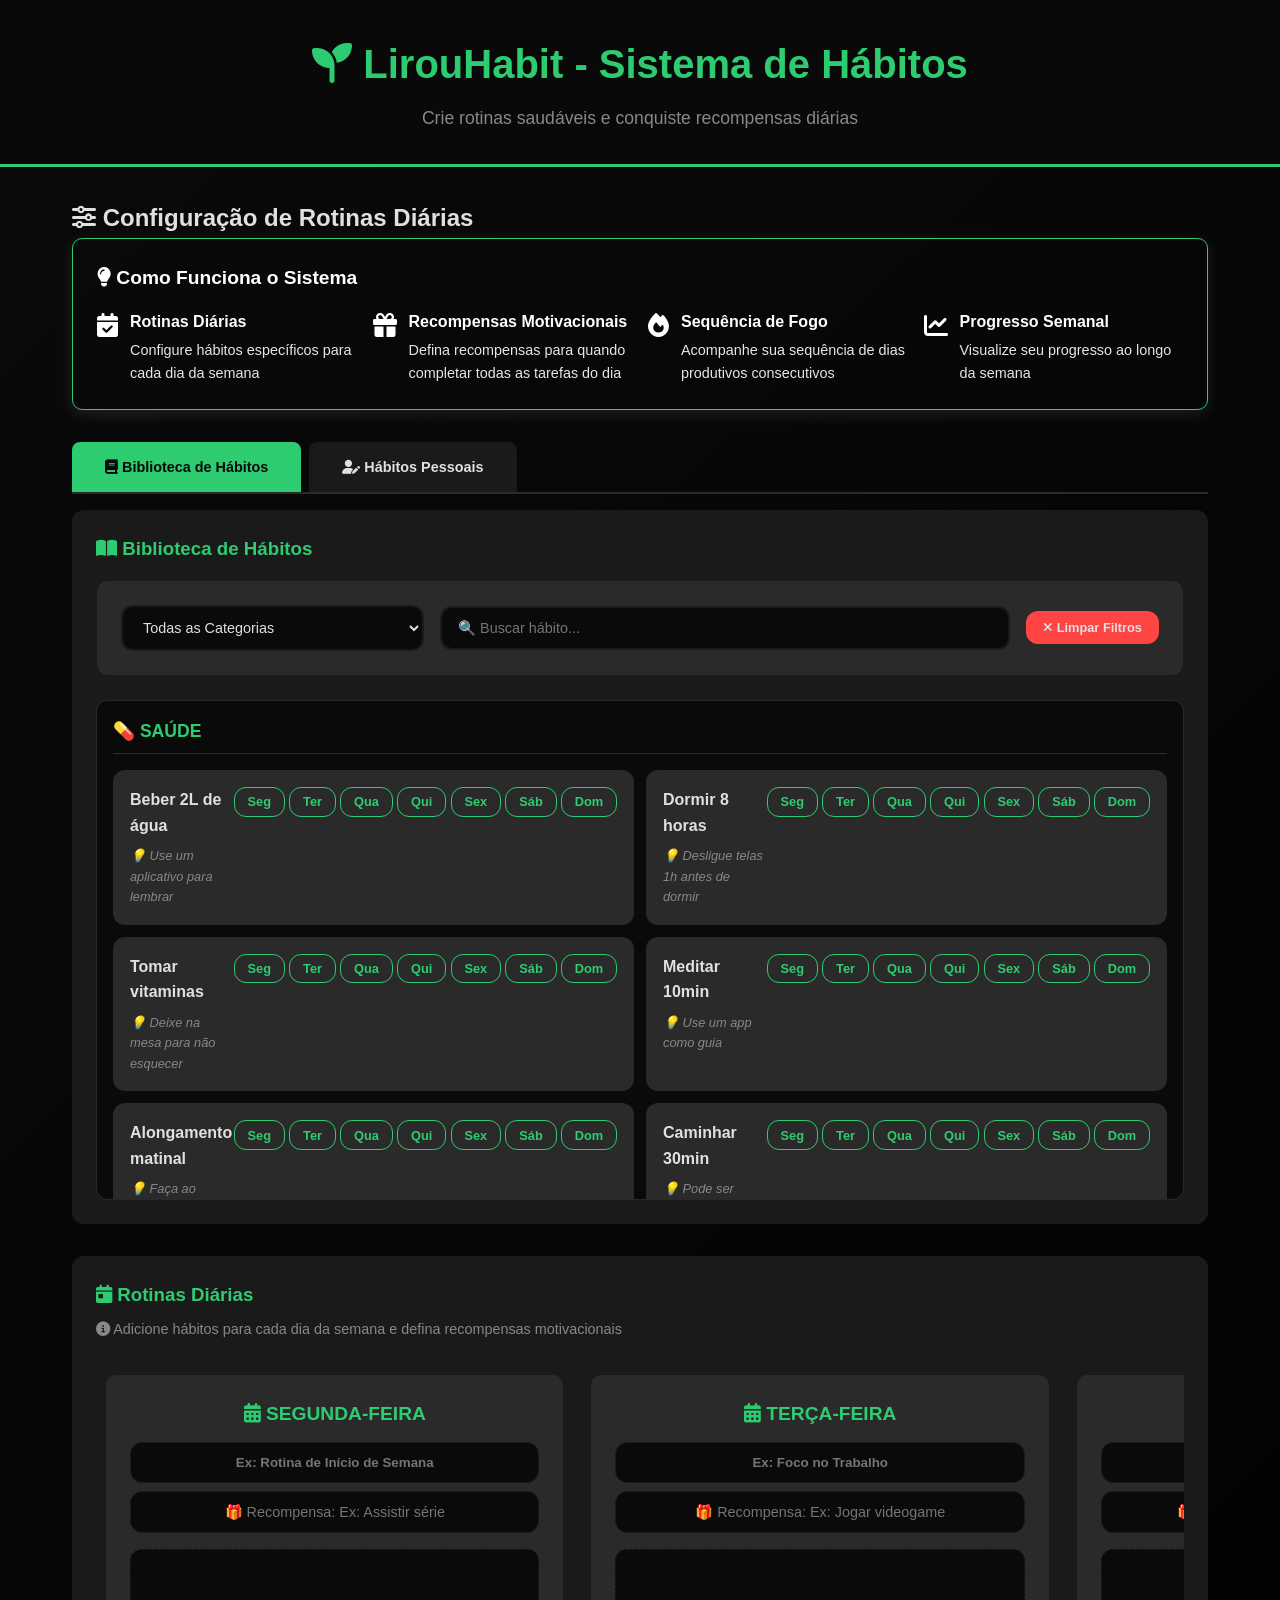
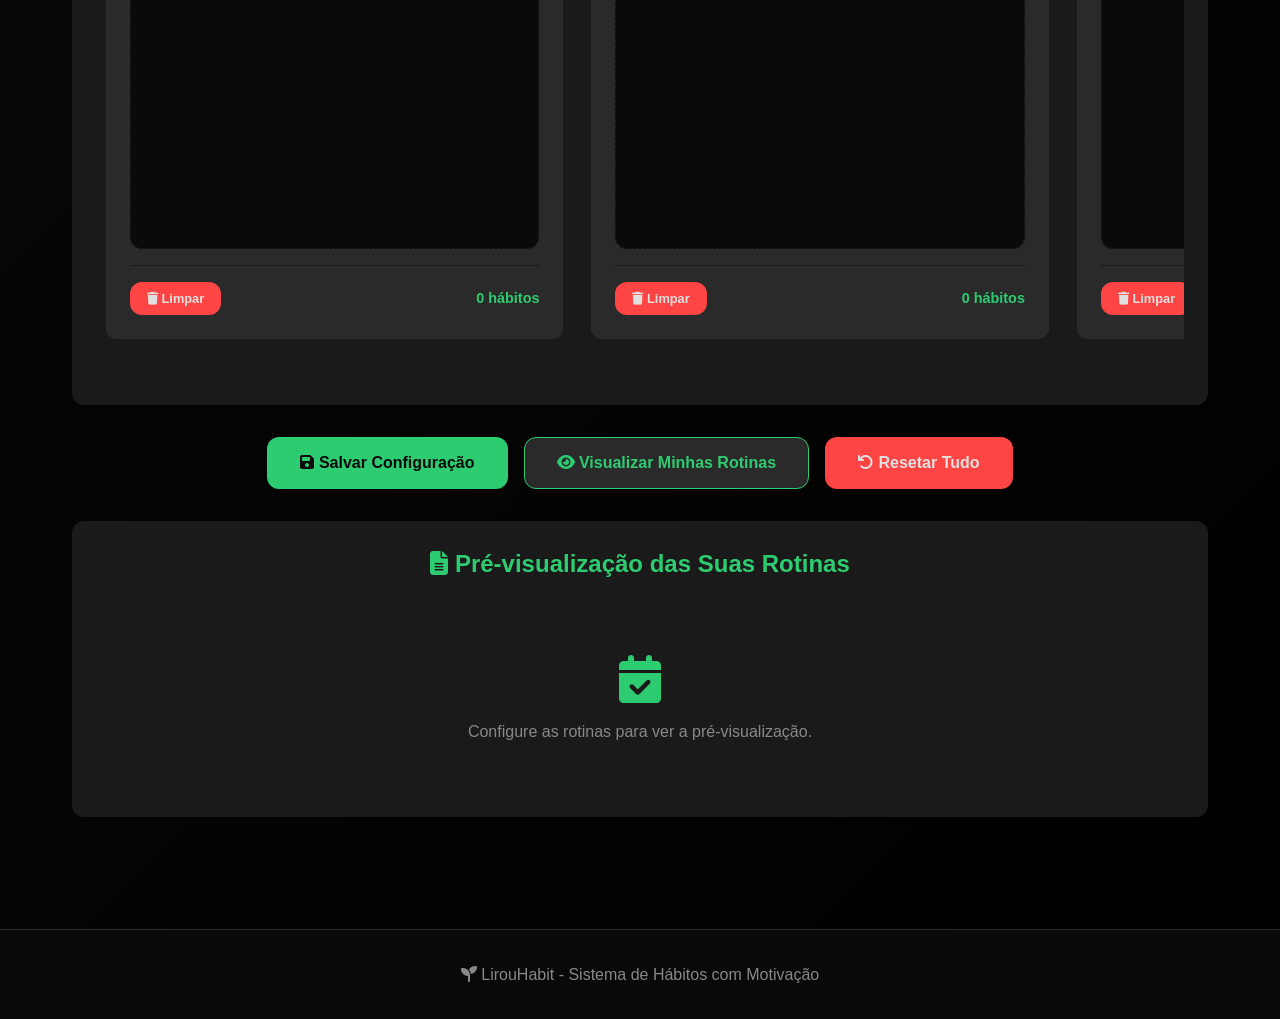
==== index.html @ d0d03a9a "versão 1" ====
<!DOCTYPE html>
<html lang="pt-BR">
<head>
    <meta charset="UTF-8">
    <meta name="viewport" content="width=device-width, initial-scale=1.0">
    <title>LirouHabit - Sistema de Hábitos com Motivação</title>
    <link rel="stylesheet" href="https://cdnjs.cloudflare.com/ajax/libs/font-awesome/6.4.0/css/all.min.css">
    <link rel="stylesheet" href="style.css">
</head>
<body>
    <header>
        <div class="header-content">
            <h1><i class="fas fa-seedling"></i> LirouHabit - Sistema de Hábitos</h1>
            <p>Crie rotinas saudáveis e conquiste recompensas diárias</p>
        </div>
    </header>

    <main>
        <section class="configuracao-avancada">
            <h2><i class="fas fa-sliders-h"></i> Configuração de Rotinas Diárias</h2>
            
            <!-- Informações Importantes -->
            <div class="info-sistema">
                <div class="info-card">
                    <h3><i class="fas fa-lightbulb"></i> Como Funciona o Sistema</h3>
                    <div class="info-grid">
                        <div class="info-item">
                            <i class="fas fa-calendar-check"></i>
                            <div>
                                <strong>Rotinas Diárias</strong>
                                <p>Configure hábitos específicos para cada dia da semana</p>
                            </div>
                        </div>
                        <div class="info-item">
                            <i class="fas fa-gift"></i>
                            <div>
                                <strong>Recompensas Motivacionais</strong>
                                <p>Defina recompensas para quando completar todas as tarefas do dia</p>
                            </div>
                        </div>
                        <div class="info-item">
                            <i class="fas fa-fire"></i>
                            <div>
                                <strong>Sequência de Fogo</strong>
                                <p>Acompanhe sua sequência de dias produtivos consecutivos</p>
                            </div>
                        </div>
                        <div class="info-item">
                            <i class="fas fa-chart-line"></i>
                            <div>
                                <strong>Progresso Semanal</strong>
                                <p>Visualize seu progresso ao longo da semana</p>
                            </div>
                        </div>
                    </div>
                </div>
            </div>

            <!-- Abas para Biblioteca -->
            <div class="abas-biblioteca">
                <button class="aba ativa" data-aba="biblioteca-principal">
                    <i class="fas fa-book"></i> Biblioteca de Hábitos
                </button>
                <button class="aba" data-aba="biblioteca-pessoal">
                    <i class="fas fa-user-edit"></i> Hábitos Pessoais
                </button>
            </div>
            
            <!-- Biblioteca Principal -->
            <div id="biblioteca-principal" class="conteudo-aba ativa">
                <div class="biblioteca-exercicios">
                    <h3><i class="fas fa-book-open"></i> Biblioteca de Hábitos</h3>
                    <div class="filtros">
                        <select id="filtro-categoria">
                            <option value="">Todas as Categorias</option>
                            <option value="saude">💊 Saúde</option>
                            <option value="produtividade">⚡ Produtividade</option>
                            <option value="mental">🧠 Saúde Mental</option>
                            <option value="fitness">🏃‍♂️ Fitness</option>
                            <option value="aprendizado">📚 Aprendizado</option>
                            <option value="social">👥 Social</option>
                            <option value="casa">🏠 Casa</option>
                            <option value="financeiro">💰 Financeiro</option>
                        </select>
                        <input type="text" id="busca-habito" placeholder="🔍 Buscar hábito...">
                        <button id="btn-limpar-filtros" class="btn-limpar">
                            <i class="fas fa-times"></i> Limpar Filtros
                        </button>
                    </div>
                    <div id="lista-habitos" class="lista-exercicios">
                        <!-- Hábitos carregados via JavaScript -->
                    </div>
                </div>
            </div>
            
            <!-- Biblioteca Pessoal -->
            <div id="biblioteca-pessoal" class="conteudo-aba">
                <div class="biblioteca-pessoal">
                    <h3><i class="fas fa-user-edit"></i> Hábitos Pessoais</h3>
                    <div class="adicionar-exercicio-pessoal">
                        <div class="form-grid">
                            <input type="text" id="novo-habito-nome" placeholder="Nome do hábito">
                            <select id="novo-habito-categoria">
                                <option value="saude">💊 Saúde</option>
                                <option value="produtividade">⚡ Produtividade</option>
                                <option value="mental">🧠 Saúde Mental</option>
                                <option value="fitness">🏃‍♂️ Fitness</option>
                                <option value="aprendizado">📚 Aprendizado</option>
                                <option value="social">👥 Social</option>
                                <option value="casa">🏠 Casa</option>
                                <option value="financeiro">💰 Financeiro</option>
                            </select>
                            <input type="text" id="novo-habito-dica" placeholder="Dica (opcional)">
                            <button id="btn-adicionar-pessoal" class="btn-principal">
                                <i class="fas fa-plus"></i> Adicionar Hábito
                            </button>
                        </div>
                    </div>
                    <div id="lista-habitos-pessoal" class="lista-exercicios">
                        <!-- Hábitos pessoais carregados via JavaScript -->
                    </div>
                </div>
            </div>

            <!-- Rotinas Diárias -->
            <div class="treinos-personalizados">
                <h3><i class="fas fa-calendar-day"></i> Rotinas Diárias</h3>
                <p class="subtitulo">
                    <i class="fas fa-info-circle"></i> Adicione hábitos para cada dia da semana e defina recompensas motivacionais
                </p>
                
                <!-- Container com Scroll Horizontal -->
                <div class="scroll-horizontal">
                    <div class="grupos-treino-scroll">
                        <!-- Segunda-feira -->
                        <div class="grupo" data-grupo="segunda">
                            <div class="grupo-header">
                                <h4><i class="fas fa-calendar-alt"></i> SEGUNDA-FEIRA</h4>
                                <input type="text" class="nome-treino" placeholder="Ex: Rotina de Início de Semana">
                                <input type="text" class="recompensa-dia" placeholder="🎁 Recompensa: Ex: Assistir série">
                            </div>
                            <div class="exercicios-lista" data-grupo="segunda">
                                <!-- Hábitos selecionados -->
                            </div>
                            <div class="controles-grupo">
                                <button class="btn-limpar" data-treino="segunda">
                                    <i class="fas fa-trash"></i> Limpar
                                </button>
                                <span class="contador">0 hábitos</span>
                            </div>
                        </div>

                        <!-- Terça-feira -->
                        <div class="grupo" data-grupo="terca">
                            <div class="grupo-header">
                                <h4><i class="fas fa-calendar-alt"></i> TERÇA-FEIRA</h4>
                                <input type="text" class="nome-treino" placeholder="Ex: Foco no Trabalho">
                                <input type="text" class="recompensa-dia" placeholder="🎁 Recompensa: Ex: Jogar videogame">
                            </div>
                            <div class="exercicios-lista" data-grupo="terca">
                                <!-- Hábitos selecionados -->
                            </div>
                            <div class="controles-grupo">
                                <button class="btn-limpar" data-treino="terca">
                                    <i class="fas fa-trash"></i> Limpar
                                </button>
                                <span class="contador">0 hábitos</span>
                            </div>
                        </div>

                        <!-- Quarta-feira -->
                        <div class="grupo" data-grupo="quarta">
                            <div class="grupo-header">
                                <h4><i class="fas fa-calendar-alt"></i> QUARTA-FEIRA</h4>
                                <input type="text" class="nome-treino" placeholder="Ex: Dia de Equilíbrio">
                                <input type="text" class="recompensa-dia" placeholder="🎁 Recompensa: Ex: Comer sobremesa">
                            </div>
                            <div class="exercicios-lista" data-grupo="quarta">
                                <!-- Hábitos selecionados -->
                            </div>
                            <div class="controles-grupo">
                                <button class="btn-limpar" data-treino="quarta">
                                    <i class="fas fa-trash"></i> Limpar
                                </button>
                                <span class="contador">0 hábitos</span>
                            </div>
                        </div>

                        <!-- Quinta-feira -->
                        <div class="grupo" data-grupo="quinta">
                            <div class="grupo-header">
                                <h4><i class="fas fa-calendar-alt"></i> QUINTA-FEIRA</h4>
                                <input type="text" class="nome-treino" placeholder="Ex: Preparação para o Fim de Semana">
                                <input type="text" class="recompensa-dia" placeholder="🎁 Recompensa: Ex: Pedir comida">
                            </div>
                            <div class="exercicios-lista" data-grupo="quinta">
                                <!-- Hábitos selecionados -->
                            </div>
                            <div class="controles-grupo">
                                <button class="btn-limpar" data-treino="quinta">
                                    <i class="fas fa-trash"></i> Limpar
                                </button>
                                <span class="contador">0 hábitos</span>
                            </div>
                        </div>

                        <!-- Sexta-feira -->
                        <div class="grupo" data-grupo="sexta">
                            <div class="grupo-header">
                                <h4><i class="fas fa-calendar-alt"></i> SEXTA-FEIRA</h4>
                                <input type="text" class="nome-treino" placeholder="Ex: Finalização da Semana">
                                <input type="text" class="recompensa-dia" placeholder="🎁 Recompensa: Ex: Sair com amigos">
                            </div>
                            <div class="exercicios-lista" data-grupo="sexta">
                                <!-- Hábitos selecionados -->
                            </div>
                            <div class="controles-grupo">
                                <button class="btn-limpar" data-treino="sexta">
                                    <i class="fas fa-trash"></i> Limpar
                                </button>
                                <span class="contador">0 hábitos</span>
                            </div>
                        </div>

                        <!-- Sábado -->
                        <div class="grupo" data-grupo="sabado">
                            <div class="grupo-header">
                                <h4><i class="fas fa-calendar-alt"></i> SÁBADO</h4>
                                <input type="text" class="nome-treino" placeholder="Ex: Descanso Ativo">
                                <input type="text" class="recompensa-dia" placeholder="🎁 Recompensa: Ex: Dormir até tarde">
                            </div>
                            <div class="exercicios-lista" data-grupo="sabado">
                                <!-- Hábitos selecionados -->
                            </div>
                            <div class="controles-grupo">
                                <button class="btn-limpar" data-treino="sabado">
                                    <i class="fas fa-trash"></i> Limpar
                                </button>
                                <span class="contador">0 hábitos</span>
                            </div>
                        </div>

                        <!-- Domingo -->
                        <div class="grupo" data-grupo="domingo">
                            <div class="grupo-header">
                                <h4><i class="fas fa-calendar-alt"></i> DOMINGO</h4>
                                <input type="text" class="nome-treino" placeholder="Ex: Preparação para a Semana">
                                <input type="text" class="recompensa-dia" placeholder="🎁 Recompensa: Ex: Assistir filme">
                            </div>
                            <div class="exercicios-lista" data-grupo="domingo">
                                <!-- Hábitos selecionados -->
                            </div>
                            <div class="controles-grupo">
                                <button class="btn-limpar" data-treino="domingo">
                                    <i class="fas fa-trash"></i> Limpar
                                </button>
                                <span class="contador">0 hábitos</span>
                            </div>
                        </div>
                    </div>
                </div>
            </div>

            <!-- Ações -->
            <div class="acoes">
                <button id="btn-salvar" class="btn-principal">
                    <i class="fas fa-save"></i> Salvar Configuração
                </button>
                <button id="btn-visualizar" class="btn-secundario">
                    <i class="fas fa-eye"></i> Visualizar Minhas Rotinas
                </button>
                <button id="btn-resetar" class="btn-reset">
                    <i class="fas fa-undo"></i> Resetar Tudo
                </button>
            </div>

        </section>

        <!-- Pré-visualização -->
        <section class="preview-treino">
            <h2><i class="fas fa-file-alt"></i> Pré-visualização das Suas Rotinas</h2>
            <div id="preview-container">
                <div class="preview-placeholder">
                    <i class="fas fa-calendar-check"></i>
                    <p>Configure as rotinas para ver a pré-visualização.</p>
                </div>
            </div>
        </section>
    </main>

    <footer>
        <p><i class="fas fa-seedling"></i> LirouHabit - Sistema de Hábitos com Motivação</p>
    </footer>

    <script src="script-rotinas.js"></script>
</body>
</html>
---- style.css ----
/* ===== VARIÁVEIS DE CORES ===== */
:root {
    --verde-principal: #2ecc71;
    --verde-escuro: #27ae60;
    --verde-claro: #58d68d;
    --verde-suave: rgba(46, 204, 113, 0.1);
    --roxo-principal: #9b59b6;
    --roxo-suave: rgba(155, 89, 182, 0.1);
    --bg-dark: #0a0a0a;
    --bg-card: #1a1a1a;
    --bg-card-light: #2a2a2a;
    --text-light: #e0e0e0;
    --text-muted: #888;
    --border-radius: 12px;
    --shadow: 0 4px 12px rgba(0, 0, 0, 0.3);
    --shadow-hover: 0 6px 20px rgba(0, 0, 0, 0.4);
    --transition: all 0.3s ease;
}

/* ===== RESET E CONFIGURAÇÕES GERAIS ===== */
* {
    margin: 0;
    padding: 0;
    box-sizing: border-box;
}

body {
    font-family: 'Segoe UI', Tahoma, Geneva, Verdana, sans-serif;
    background: linear-gradient(135deg, var(--bg-dark), #000000);
    color: var(--text-light);
    min-height: 100vh;
    line-height: 1.6;
}

/* ===== HEADER ===== */
header {
    background: rgba(10, 10, 10, 0.95);
    padding: 2rem;
    text-align: center;
    border-bottom: 3px solid var(--verde-principal);
    backdrop-filter: blur(10px);
}

h1 {
    font-size: 2.5rem;
    margin-bottom: 0.5rem;
    color: var(--verde-principal);
    font-weight: bold;
}

header p {
    color: var(--text-muted);
    font-size: 1.1rem;
}

/* ===== MAIN CONTENT ===== */
main {
    max-width: 1200px;
    margin: 0 auto;
    padding: 2rem;
}

section {
    margin-bottom: 2rem;
}

/* ===== ABAS ===== */
.abas-biblioteca {
    display: flex;
    margin-bottom: 1rem;
    border-bottom: 2px solid var(--bg-card-light);
}

.aba {
    background: var(--bg-card);
    color: var(--text-light);
    border: none;
    padding: 1rem 2rem;
    cursor: pointer;
    transition: var(--transition);
    border-radius: 8px 8px 0 0;
    margin-right: 0.5rem;
    border: 1px solid transparent;
}

.aba.ativa {
    background: var(--verde-principal);
    color: var(--bg-dark);
    font-weight: bold;
}

.aba:hover {
    background: var(--verde-principal);
    color: var(--bg-dark);
    border-color: var(--verde-principal);
}

.conteudo-aba {
    display: none;
}

.conteudo-aba.ativa {
    display: block;
}

/* ===== BOTÕES ===== */
button {
    background: var(--verde-principal);
    color: var(--bg-dark);
    border: none;
    padding: 0.75rem 1.5rem;
    border-radius: var(--border-radius);
    font-weight: bold;
    cursor: pointer;
    transition: var(--transition);
    font-size: 0.9rem;
    border: 1px solid transparent;
}

button:hover {
    background: var(--verde-claro);
    transform: translateY(-2px);
    box-shadow: var(--shadow-hover);
}

button:active {
    transform: translateY(0);
}

.btn-principal {
    background: var(--verde-principal);
    color: var(--bg-dark);
}

.btn-secundario {
    background: var(--bg-card-light);
    color: var(--verde-principal);
    border: 1px solid var(--verde-principal);
}

.btn-secundario:hover {
    background: var(--verde-principal);
    color: var(--bg-dark);
}

.btn-reset {
    background: #ff4444;
    color: var(--text-light);
}

.btn-reset:hover {
    background: #ff6666;
}

.btn-add {
    padding: 0.4rem 0.8rem !important;
    font-size: 0.8rem !important;
    min-width: 35px;
    background: var(--bg-card-light);
    color: var(--verde-principal);
    border: 1px solid var(--verde-principal);
}

.btn-add:hover {
    background: var(--verde-principal);
    color: var(--bg-dark);
}

.btn-limpar {
    background: #ff4444;
    color: var(--text-light);
    padding: 0.5rem 1rem;
    font-size: 0.8rem;
}

/* ===== STATUS DO DIA ===== */
.info-aluno {
    margin-top: 1rem;
    padding: 1rem;
    background: var(--bg-card);
    border-radius: var(--border-radius);
    display: inline-block;
    border: 1px solid var(--bg-card-light);
}

.status-pendente {
    color: var(--verde-principal);
    font-weight: bold;
    font-size: 1.1rem;
}

.status-concluido {
    color: #00b894;
    font-weight: bold;
    font-size: 1.1rem;
}

.status-descanso {
    color: var(--verde-claro);
    font-weight: bold;
    font-size: 1.1rem;
}

.status-andamento {
    color: #ffaa00;
    font-weight: bold;
    font-size: 1.1rem;
}

.treino-info {
    display: block;
    margin-top: 0.5rem;
    color: var(--text-muted);
    font-size: 0.9rem;
}

/* ===== ÁREA DE TESTES ===== */
.botoes-teste {
    text-align: center;
    margin-bottom: 2rem;
    padding: 1.5rem;
    background: var(--bg-card);
    border-radius: var(--border-radius);
    border: 2px solid var(--verde-principal);
}

.botoes-teste p {
    font-size: 0.8rem;
    color: var(--text-muted);
    margin-top: 0.5rem;
}

/* ===== MENSAGENS INICIAIS ===== */
.mensagem-inicial {
    text-align: center;
    padding: 3rem 2rem;
    background: var(--bg-card);
    border-radius: var(--border-radius);
    border: 2px dashed var(--bg-card-light);
}

.mensagem-inicial h2 {
    color: var(--verde-principal);
    margin-bottom: 1rem;
}

.mensagem-inicial p {
    color: var(--text-muted);
    margin-bottom: 0.5rem;
}

/* ===== CABEÇALHO DO DIA ===== */
.cabecalho-treino {
    text-align: center;
    padding: 1.5rem;
    background: var(--bg-card);
    border-radius: var(--border-radius) var(--border-radius) 0 0;
    border-bottom: 2px solid var(--verde-principal);
}

.cabecalho-treino h2 {
    color: var(--verde-principal);
    margin-bottom: 0.5rem;
}

.cabecalho-treino p {
    color: var(--text-muted);
}

/* ===== LISTA DE HÁBITOS (USUÁRIO) ===== */
.lista-exercicios-aluno {
    background: var(--bg-card);
    border-radius: 0 0 var(--border-radius) var(--border-radius);
    padding: 1rem;
}

.exercicio-aluno {
    background: var(--bg-card-light);
    padding: 1.25rem;
    margin: 0.75rem 0;
    border-radius: var(--border-radius);
    display: flex;
    justify-content: space-between;
    align-items: center;
    border-left: 4px solid var(--verde-principal);
    transition: var(--transition);
    border: 1px solid transparent;
}

.exercicio-aluno:hover {
    background: var(--bg-card);
    transform: translateX(5px);
    border-color: var(--verde-suave);
}

.exercicio-aluno.concluido {
    border-left-color: #00b894;
    opacity: 0.9;
    background: rgba(0, 184, 148, 0.1);
}

.exercicio-info h3 {
    color: var(--text-light);
    margin-bottom: 0.5rem;
    font-size: 1.1rem;
}

.series-repeticoes {
    color: var(--verde-principal);
    font-weight: bold;
    font-size: 0.9rem;
}

.dica-exercicio {
    color: var(--text-muted);
    font-size: 0.85rem;
    margin-top: 0.5rem;
    font-style: italic;
}

/* ===== CHECKBOX PERSONALIZADO ===== */
.checkbox-container {
    display: block;
    position: relative;
    cursor: pointer;
    width: 30px;
    height: 30px;
}

.checkbox-container input {
    opacity: 0;
    position: absolute;
    width: 0;
    height: 0;
}

.checkmark {
    width: 30px;
    height: 30px;
    background: var(--bg-card);
    border-radius: 50%;
    display: flex;
    align-items: center;
    justify-content: center;
    border: 2px solid var(--bg-card-light);
    transition: var(--transition);
}

.checkbox-container:hover .checkmark {
    border-color: var(--verde-principal);
}

.checkbox-container input:checked + .checkmark {
    background: #00b894;
    border-color: #00b894;
}

.checkbox-container input:checked + .checkmark::after {
    content: '✓';
    color: var(--bg-dark);
    font-weight: bold;
    font-size: 1rem;
}

/* ===== PROGRESSO SEMANAL ===== */
.progresso-semanal {
    background: var(--bg-card);
    padding: 1.5rem;
    border-radius: var(--border-radius);
    margin-top: 2rem;
}

.progresso-semanal h3 {
    color: var(--verde-principal);
    margin-bottom: 1.5rem;
    text-align: center;
}

.progresso-dias {
    display: grid;
    grid-template-columns: repeat(auto-fit, minmax(160px, 1fr));
    gap: 1rem;
    margin: 1.5rem 0;
}

.dia-progresso {
    background: var(--bg-card-light);
    padding: 1.25rem;
    border-radius: var(--border-radius);
    text-align: center;
    transition: var(--transition);
    border: 2px solid transparent;
}

.dia-progresso:hover {
    transform: translateY(-2px);
    border-color: var(--verde-suave);
}

.dia-progresso.completo {
    background: rgba(0, 184, 148, 0.15);
    border: 2px solid #00b894;
}

.dia-progresso span:first-child {
    display: block;
    font-weight: bold;
    margin-bottom: 0.75rem;
    color: var(--text-light);
}

.barra-progresso {
    background: var(--bg-card);
    border-radius: 10px;
    height: 12px;
    margin: 0.75rem 0;
    overflow: hidden;
    position: relative;
}

.progresso {
    background: linear-gradient(90deg, #00b894, #00d8a4);
    height: 100%;
    transition: width 0.8s ease;
    border-radius: 10px;
}

.percentual {
    color: var(--verde-principal);
    font-weight: bold;
    font-size: 0.9rem;
}

.resumo-semanal {
    display: flex;
    justify-content: space-between;
    margin-top: 1.5rem;
    padding-top: 1.5rem;
    border-top: 1px solid var(--bg-card-light);
}

.resumo-semanal div {
    background: var(--bg-card-light);
    padding: 1rem;
    border-radius: var(--border-radius);
    font-weight: bold;
}

#contador-semanal {
    color: var(--verde-principal);
}

#streak-atual {
    color: #ffaa00;
}

/* ===== BIBLIOTECA DE HÁBITOS ===== */
.biblioteca-exercicios, .biblioteca-pessoal {
    background: var(--bg-card);
    padding: 1.5rem;
    border-radius: var(--border-radius);
    margin-bottom: 2rem;
}

.biblioteca-exercicios h3, .biblioteca-pessoal h3 {
    color: var(--verde-principal);
    margin-bottom: 1rem;
}

.filtros {
    display: flex;
    gap: 1rem;
    margin-bottom: 1.5rem;
    flex-wrap: wrap;
}

.filtros select, .filtros input {
    padding: 0.75rem;
    border-radius: var(--border-radius);
    border: 1px solid var(--bg-card-light);
    background: var(--bg-dark);
    color: var(--text-light);
    min-width: 200px;
    transition: var(--transition);
}

.filtros select:focus, .filtros input:focus {
    outline: none;
    border-color: var(--verde-principal);
}

.filtros input {
    flex: 1;
    min-width: 250px;
}

.lista-exercicios {
    max-height: 500px;
    overflow-y: auto;
    background: var(--bg-dark);
    border-radius: var(--border-radius);
    padding: 1rem;
    border: 1px solid var(--bg-card-light);
}

.grupo-biblioteca {
    margin-bottom: 2rem;
}

.grupo-biblioteca h5 {
    color: var(--verde-principal);
    margin-bottom: 1rem;
    padding-bottom: 0.5rem;
    border-bottom: 1px solid var(--bg-card-light);
    font-size: 1.1rem;
}

.exercicios-grupo {
    display: grid;
    grid-template-columns: repeat(auto-fill, minmax(350px, 1fr));
    gap: 0.75rem;
}

.exercicio-biblioteca {
    background: var(--bg-card-light);
    padding: 1rem;
    border-radius: var(--border-radius);
    display: flex;
    justify-content: space-between;
    align-items: flex-start;
    transition: var(--transition);
    border-left: 3px solid var(--verde-principal);
    border: 1px solid transparent;
}

.exercicio-biblioteca:hover {
    background: var(--bg-card);
    transform: translateX(3px);
    border-color: var(--verde-suave);
}

.exercicio-info {
    flex: 1;
}

.exercicio-info strong {
    color: var(--text-light);
    display: block;
    margin-bottom: 0.25rem;
}

.exercicio-info span {
    color: var(--verde-principal);
    font-size: 0.85rem;
    font-weight: bold;
}

.exercicio-dica {
    color: var(--text-muted);
    font-size: 0.8rem;
    margin-top: 0.5rem;
    font-style: italic;
}

/* ===== ADICIONAR HÁBITO PESSOAL ===== */
.adicionar-exercicio-pessoal {
    display: grid;
    grid-template-columns: 2fr 1fr 1fr 1fr 2fr auto;
    gap: 0.5rem;
    margin-bottom: 1.5rem;
    align-items: end;
}

.adicionar-exercicio-pessoal input, .adicionar-exercicio-pessoal select {
    padding: 0.75rem;
    border-radius: var(--border-radius);
    border: 1px solid var(--bg-card-light);
    background: var(--bg-dark);
    color: var(--text-light);
    transition: var(--transition);
}

.adicionar-exercicio-pessoal input:focus, .adicionar-exercicio-pessoal select:focus {
    outline: none;
    border-color: var(--verde-principal);
}

.adicionar-exercicio-pessoal button {
    white-space: nowrap;
}

.sem-exercicios {
    text-align: center;
    color: var(--text-muted);
    padding: 2rem;
    font-style: italic;
}

/* ===== ROTINAS DIÁRIAS ===== */
.treinos-personalizados {
    background: var(--bg-card);
    padding: 1.5rem;
    border-radius: var(--border-radius);
    margin-bottom: 2rem;
}

.treinos-personalizados h3 {
    color: var(--verde-principal);
    margin-bottom: 0.5rem;
}

.subtitulo {
    color: var(--text-muted);
    margin-bottom: 1.5rem;
    font-size: 0.9rem;
}

.scroll-horizontal {
    overflow-x: auto;
    margin: 1rem 0;
    padding-bottom: 1rem;
}

.grupos-treino-scroll {
    display: flex;
    gap: 1.5rem;
    min-width: max-content;
    padding: 0.5rem;
}

.grupo {
    background: var(--bg-card-light);
    padding: 1.5rem;
    border-radius: var(--border-radius);
    min-width: 320px;
    border: 2px solid var(--bg-card);
    transition: var(--transition);
}

.grupo:hover {
    border-color: var(--verde-suave);
}

.grupo-header {
    margin-bottom: 1rem;
    text-align: center;
}

.grupo-header h4 {
    color: var(--verde-principal);
    margin-bottom: 0.75rem;
    font-size: 1.2rem;
}

.nome-treino {
    width: 100%;
    padding: 0.75rem;
    border-radius: var(--border-radius);
    border: 1px solid var(--bg-card);
    background: var(--bg-dark);
    color: var(--text-light);
    text-align: center;
    font-weight: bold;
    transition: var(--transition);
    margin-bottom: 0.5rem;
}

.nome-treino:focus {
    outline: none;
    border-color: var(--verde-principal);
}

.recompensa-dia {
    width: 100%;
    padding: 0.75rem;
    border-radius: var(--border-radius);
    border: 1px solid var(--bg-card);
    background: var(--bg-dark);
    color: var(--text-light);
    text-align: center;
    transition: var(--transition);
    font-size: 0.9rem;
}

.recompensa-dia:focus {
    outline: none;
    border-color: var(--roxo-principal);
}

.exercicios-lista {
    min-height: 300px;
    max-height: 400px;
    overflow-y: auto;
    margin: 1rem 0;
    padding: 0.5rem;
    background: var(--bg-dark);
    border-radius: var(--border-radius);
    border: 1px dashed var(--bg-card);
}

.exercicio-selecionado {
    background: var(--bg-card);
    padding: 1rem;
    margin: 0.75rem 0;
    border-radius: var(--border-radius);
    display: flex;
    justify-content: space-between;
    align-items: center;
    border-left: 3px solid var(--verde-principal);
    transition: var(--transition);
}

.exercicio-selecionado:hover {
    background: var(--bg-card-light);
}

.exercicio-config {
    display: flex;
    align-items: center;
    gap: 0.5rem;
}

.exercicio-config input {
    background: var(--bg-dark);
    border: 1px solid var(--bg-card);
    color: var(--text-light);
    padding: 0.4rem;
    border-radius: 4px;
    width: 60px;
    text-align: center;
    font-size: 0.9rem;
    transition: var(--transition);
}

.exercicio-config input:focus {
    outline: none;
    border-color: var(--verde-principal);
}

.exercicio-config .btn-remover-exercicio {
    background: #ff4444;
    color: var(--text-light);
    padding: 0.4rem 0.6rem;
    font-size: 0.8rem;
    min-width: auto;
}

.controles-grupo {
    display: flex;
    justify-content: space-between;
    align-items: center;
    margin-top: 1rem;
    padding-top: 1rem;
    border-top: 1px solid var(--bg-card);
}

.contador {
    color: var(--verde-principal);
    font-weight: bold;
    font-size: 0.9rem;
}

/* ===== AÇÕES PRINCIPAIS ===== */
.acoes {
    display: flex;
    gap: 1rem;
    justify-content: center;
    margin: 2rem 0;
    flex-wrap: wrap;
}

.acoes button {
    min-width: 180px;
    font-size: 1rem;
    padding: 1rem 2rem;
}

/* ===== PRÉ-VISUALIZAÇÃO ===== */
.preview-treino {
    background: var(--bg-card);
    padding: 1.5rem;
    border-radius: var(--border-radius);
    margin-top: 2rem;
}

.preview-treino h2 {
    color: var(--verde-principal);
    margin-bottom: 1.5rem;
    text-align: center;
}

.preview-lista {
    display: grid;
    grid-template-columns: repeat(auto-fit, minmax(280px, 1fr));
    gap: 1.5rem;
}

.preview-dia {
    background: var(--bg-card-light);
    padding: 1.5rem;
    border-radius: var(--border-radius);
    border: 2px solid var(--bg-card);
    transition: var(--transition);
}

.preview-dia:hover {
    border-color: var(--verde-suave);
}

.preview-dia h3 {
    color: var(--verde-principal);
    margin-bottom: 1rem;
    text-align: center;
    font-size: 1.1rem;
}

.preview-descanso {
    color: var(--verde-claro);
    font-style: italic;
    text-align: center;
    display: block;
    padding: 1rem;
    background: var(--verde-suave);
    border-radius: var(--border-radius);
}

.preview-vazio {
    color: #ff4444;
    font-style: italic;
    text-align: center;
    display: block;
    padding: 1rem;
    background: rgba(255, 68, 68, 0.1);
    border-radius: var(--border-radius);
}

.preview-exercicios {
    display: flex;
    flex-direction: column;
    gap: 0.5rem;
}

.preview-exercicios span {
    background: var(--bg-card);
    padding: 0.5rem;
    border-radius: 4px;
    font-size: 0.85rem;
    border-left: 3px solid var(--verde-principal);
}

/* ===== FEEDBACK TEMPORÁRIO ===== */
.feedback-temporario {
    position: fixed;
    top: 20px;
    right: 20px;
    background: var(--verde-principal);
    color: var(--bg-dark);
    padding: 1rem 2rem;
    border-radius: var(--border-radius);
    animation: slideIn 0.3s ease;
    z-index: 1000;
    font-weight: bold;
    box-shadow: var(--shadow-hover);
    border: 2px solid var(--verde-claro);
}

@keyframes slideIn {
    from { 
        transform: translateX(100%); 
        opacity: 0; 
    }
    to { 
        transform: translateX(0); 
        opacity: 1; 
    }
}

@keyframes slideOut {
    from { 
        transform: translateX(0); 
        opacity: 1; 
    }
    to { 
        transform: translateX(100%); 
        opacity: 0; 
    }
}

/* ===== FOOTER ===== */
footer {
    background: rgba(10, 10, 10, 0.95);
    padding: 2rem;
    text-align: center;
    border-top: 1px solid var(--bg-card-light);
    margin-top: 3rem;
}

footer p {
    color: var(--text-muted);
}

/* ===== SCROLLBAR PERSONALIZADA ===== */
::-webkit-scrollbar {
    width: 8px;
    height: 8px;
}

::-webkit-scrollbar-track {
    background: var(--bg-dark);
    border-radius: 4px;
}

::-webkit-scrollbar-thumb {
    background: var(--verde-principal);
    border-radius: 4px;
}

::-webkit-scrollbar-thumb:hover {
    background: var(--verde-claro);
}

/* ===== RESPONSIVIDADE ===== */
@media (max-width: 768px) {
    main {
        padding: 1rem;
    }
    
    h1 {
        font-size: 2rem;
    }
    
    header {
        padding: 1.5rem 1rem;
    }
    
    .botoes-teste {
        padding: 1rem;
    }
    
    .progresso-dias {
        grid-template-columns: 1fr;
    }
    
    .resumo-semanal {
        flex-direction: column;
        gap: 1rem;
    }
    
    .exercicios-grupo {
        grid-template-columns: 1fr;
    }
    
    .grupos-treino-scroll {
        flex-direction: column;
    }
    
    .grupo {
        min-width: auto;
    }
    
    .filtros {
        flex-direction: column;
    }
    
    .filtros select, .filtros input {
        min-width: auto;
        width: 100%;
    }
    
    .acoes {
        flex-direction: column;
    }
    
    .acoes button {
        min-width: auto;
        width: 100%;
    }
    
    .exercicio-biblioteca {
        flex-direction: column;
        gap: 1rem;
        align-items: stretch;
    }
    
    .exercicio-acoes {
        justify-content: center;
    }
    
    .exercicio-selecionado {
        flex-direction: column;
        gap: 1rem;
        align-items: stretch;
    }
    
    .exercicio-config {
        justify-content: center;
    }
    
    .adicionar-exercicio-pessoal {
        grid-template-columns: 1fr;
    }
    
    .abas-biblioteca {
        flex-direction: column;
    }
    
    .aba {
        margin-right: 0;
        margin-bottom: 0.5rem;
        border-radius: var(--border-radius);
    }
}

@media (max-width: 480px) {
    h1 {
        font-size: 1.75rem;
    }
    
    .cabecalho-treino {
        padding: 1rem;
    }
    
    .exercicio-aluno {
        padding: 1rem;
        flex-direction: column;
        gap: 1rem;
        text-align: center;
    }
    
    .preview-lista {
        grid-template-columns: 1fr;
    }
}

/* ===== CONFIGURAÇÃO INICIAL ===== */
.configuracao-inicial {
    text-align: center;
    padding: 3rem 2rem;
    background: var(--bg-card);
    border-radius: var(--border-radius);
    border: 2px solid var(--verde-principal);
}

.configuracao-inicial h2 {
    color: var(--verde-principal);
    margin-bottom: 1rem;
}

.configuracao-inicial p {
    color: var(--text-light);
    margin-bottom: 2rem;
    font-size: 1.1rem;
}

.opcoes-treino {
    display: flex;
    flex-direction: column;
    gap: 1rem;
    max-width: 500px;
    margin: 0 auto;
}

.btn-treino-inicial {
    background: var(--bg-card-light);
    color: var(--text-light);
    border: 2px solid var(--verde-principal);
    padding: 1.5rem;
    border-radius: var(--border-radius);
    font-weight: bold;
    cursor: pointer;
    transition: var(--transition);
    font-size: 1rem;
    text-align: left;
}

.btn-treino-inicial:hover {
    background: var(--verde-principal);
    color: var(--bg-dark);
    transform: translateY(-2px);
}

.info-configuracao {
    font-size: 0.9rem !important;
    color: var(--text-muted) !important;
    font-style: italic;
    margin-top: 2rem !important;
}

/* ===== BOTÃO DE HISTÓRICO ===== */
.btn-historico {
    background: var(--bg-card-light);
    border: 1px solid var(--verde-principal);
    color: var(--verde-principal);
    padding: 0.4rem 0.8rem;
    border-radius: var(--border-radius);
    font-size: 0.8rem;
    cursor: pointer;
    transition: var(--transition);
    margin-top: 0.5rem;
    display: inline-flex;
    align-items: center;
    gap: 0.5rem;
}

.btn-historico:hover {
    background: var(--verde-principal);
    color: var(--bg-dark);
    transform: translateY(-1px);
}

.btn-historico i {
    font-size: 0.9rem;
}

/* ===== CONTADOR DE DIAS PRODUTIVOS ===== */
.contador-academia {
    background: var(--bg-card-light);
    padding: 1rem;
    border-radius: var(--border-radius);
    text-align: center;
    margin-top: 1rem;
}

.contador-academia h4 {
    color: var(--verde-principal);
    margin-bottom: 0.5rem;
}

.contador-academia .numero {
    font-size: 2rem;
    font-weight: bold;
    color: var(--verde-principal);
}

.contador-academia .label {
    color: var(--text-muted);
    font-size: 0.9rem;
}

/* ===== PREVIEW DO CICLO ===== */
.preview-ciclo {
    text-align: center;
}

.ciclo-treinos {
    display: grid;
    grid-template-columns: repeat(auto-fit, minmax(250px, 1fr));
    gap: 1rem;
    margin: 1.5rem 0;
}

.treino-ciclo {
    background: var(--bg-card-light);
    padding: 1.5rem;
    border-radius: var(--border-radius);
    border-left: 4px solid var(--verde-principal);
}

.treino-ciclo h4 {
    color: var(--verde-principal);
    margin-bottom: 1rem;
}

.exercicios-ciclo {
    display: flex;
    flex-direction: column;
    gap: 0.5rem;
}

.exercicios-ciclo span {
    background: var(--bg-card);
    padding: 0.5rem;
    border-radius: 4px;
    font-size: 0.85rem;
}

.info-ciclo {
    color: var(--text-muted);
    font-style: italic;
    margin-top: 1rem;
}

.btn-perigo {
    background: #dc3545;
    color: white;
    border: none;
    padding: 10px 15px;
    border-radius: 5px;
    cursor: pointer;
    margin: 5px;
}

.btn-perigo-nuclear {
    background: #ff6b6b;
    color: white;
    border: 2px solid #ff0000;
    padding: 10px 15px;
    border-radius: 5px;
    cursor: pointer;
    margin: 5px;
    font-weight: bold;
}

.btn-perigo:hover {
    background: #c82333;
}

.btn-perigo-nuclear:hover {
    background: #ff5252;
    border-color: #cc0000;
}

.dia-progresso.faltou {
    background-color: #000000;
    border-left: 4px solid #e53e3e;
}

.dia-progresso.faltou .nome-treino {
    color: #e53e3e;
    font-weight: bold;
}

.percentual.faltou {
    color: #e53e3e;
    font-weight: bold;
}

.dia-progresso.faltou .progresso {
    background-color: #fed7d7;
}

.percentual.faltou {
    color: #e53e3e;
    font-weight: bold;
}

.dia-progresso.faltou {
    opacity: 0.7;
}

.info-sistema {
    margin-bottom: 2rem;
}

.info-card {
    border: solid 1px var(--verde-principal);
    color: white;
    padding: 1.5rem;
    border-radius: 10px;
    box-shadow: 0 4px 15px rgba(255, 255, 255, 0.1);
}

.info-card h3 {
    margin: 0 0 1rem 0;
    font-size: 1.2rem;
}

.info-grid {
    display: grid;
    grid-template-columns: repeat(auto-fit, minmax(250px, 1fr));
    gap: 1rem;
}

.info-item {
    display: flex;
    align-items: flex-start;
    gap: 0.75rem;
}

.info-item i {
    font-size: 1.5rem;
    margin-top: 0.25rem;
    flex-shrink: 0;
}

.info-item strong {
    display: block;
    margin-bottom: 0.25rem;
}

.info-item p {
    margin: 0;
    font-size: 0.9rem;
    opacity: 0.9;
}

.exemplos-uso {
    background: #f8f9fa;
    padding: 1.5rem;
    border-radius: 10px;
    margin-bottom: 2rem;
    border-left: 4px solid #667eea;
}

.exemplos-uso h4 {
    margin: 0 0 1rem 0;
    color: #333;
}

.exemplos-grid {
    display: grid;
    grid-template-columns: repeat(auto-fit, minmax(200px, 1fr));
    gap: 1rem;
}

.exemplo {
    background: white;
    padding: 1rem;
    border-radius: 8px;
    border: 1px solid #e9ecef;
}

.exemplo strong {
    display: block;
    margin-bottom: 0.5rem;
    color: #495057;
}

.exemplo p {
    margin: 0;
    font-size: 0.9rem;
    color: #6c757d;
}

.dica-importante {
    background: #000000;
    border: 1px solid #ffeaa7;
    color: var(--verde-principal);
    padding: 1rem;
    border-radius: 8px;
    margin-top: 1rem;
}

.dica-importante i {
    color: var(--verde-principal);
}

.form-grid {
    display: grid;
    grid-template-columns: 2fr 1fr 1fr 1fr auto;
    gap: 0.5rem;
    margin-bottom: 1.5rem;
    align-items: end;
}

.form-grid input, .form-grid select {
    padding: 0.75rem;
    border-radius: var(--border-radius);
    border: 1px solid var(--bg-card-light);
    background: var(--bg-dark);
    color: var(--text-light);
    transition: var(--transition);
}

.form-grid input:focus, .form-grid select:focus {
    outline: none;
    border-color: var(--verde-principal);
}

.preview-placeholder {
    text-align: center;
    padding: 3rem;
    color: var(--text-muted);
}

.preview-placeholder i {
    font-size: 3rem;
    margin-bottom: 1rem;
    color: var(--verde-principal);
}

.recompensa-info {
    background: var(--roxo-suave);
    padding: 0.5rem;
    border-radius: 4px;
    margin-top: 0.5rem;
    font-size: 0.8rem;
    color: var(--roxo-principal);
    border-left: 2px solid var(--roxo-principal);
}


/* ===== ESTILOS PARA RECOMPENSAS ===== */
.recompensa-liberada {
    background: rgba(0, 184, 148, 0.15) !important;
    border-left: 4px solid #00b894 !important;
    color: #00b894 !important;
}

.recompensa-info {
    background: var(--roxo-suave);
    padding: 1rem;
    border-radius: var(--border-radius);
    margin-top: 1rem;
    border-left: 4px solid var(--roxo-principal);
    font-weight: bold;
}

.recompensa-info small {
    display: block;
    margin-top: 0.5rem;
    font-weight: normal;
    opacity: 0.8;
    font-size: 0.8rem;
}

/* ===== MELHORIAS NA BUSCA ===== */
.filtros {
    display: flex;
    gap: 1rem;
    margin-bottom: 1.5rem;
    flex-wrap: wrap;
    align-items: center;
}

.filtros select, .filtros input {
    padding: 0.75rem;
    border-radius: var(--border-radius);
    border: 1px solid var(--bg-card-light);
    background: var(--bg-dark);
    color: var(--text-light);
    min-width: 200px;
    transition: var(--transition);
    flex: 1;
}

.filtros input {
    min-width: 250px;
}

.filtros select:focus, .filtros input:focus {
    outline: none;
    border-color: var(--verde-principal);
    box-shadow: 0 0 0 2px rgba(46, 204, 113, 0.2);
}

/* ===== ANIMAÇÕES ADICIONAIS ===== */
@keyframes fadeOut {
    from { opacity: 1; }
    to { opacity: 0; }
}

/* ===== RESPONSIVIDADE MELHORADA ===== */
@media (max-width: 768px) {
    .filtros {
        flex-direction: column;
    }
    
    .filtros select, .filtros input {
        min-width: auto;
        width: 100%;
    }
    
    .recompensa-info {
        padding: 0.75rem;
        font-size: 0.9rem;
    }
}


.filtros {
    display: flex;
    gap: 1rem;
    margin-bottom: 1.5rem;
    flex-wrap: wrap;
    align-items: center;
    background: var(--bg-card-light);
    padding: 1rem;
    border-radius: var(--border-radius);
}

.filtros select, .filtros input {
    padding: 0.75rem;
    border-radius: var(--border-radius);
    border: 1px solid var(--bg-card-light);
    background: var(--bg-dark);
    color: var(--text-light);
    min-width: 200px;
    transition: var(--transition);
    flex: 1;
}

.filtros input {
    min-width: 250px;
}

.filtros select:focus, .filtros input:focus {
    outline: none;
    border-color: var(--verde-principal);
    box-shadow: 0 0 0 2px rgba(46, 204, 113, 0.2);
}

/* Indicador de busca ativa */
.busca-ativa {
    border-color: var(--verde-principal) !important;
    background: rgba(46, 204, 113, 0.1) !important;
}

/* Mensagem quando não encontra resultados */
.sem-resultados {
    text-align: center;
    padding: 2rem;
    color: var(--text-muted);
    font-style: italic;
    grid-column: 1 / -1;
}

.sem-resultados i {
    font-size: 2rem;
    margin-bottom: 1rem;
    display: block;
    color: var(--verde-principal);
}



/* ===== MELHORIAS NA BUSCA ===== */
.filtros {
    display: flex;
    gap: 1rem;
    margin-bottom: 1.5rem;
    flex-wrap: wrap;
    align-items: center;
    background: var(--bg-card-light);
    padding: 1.5rem;
    border-radius: var(--border-radius);
    border: 1px solid var(--bg-card);
}

.filtros select, .filtros input {
    padding: 0.75rem 1rem;
    border-radius: var(--border-radius);
    border: 2px solid var(--bg-card);
    background: var(--bg-dark);
    color: var(--text-light);
    transition: var(--transition);
    font-size: 0.9rem;
}

.filtros select {
    min-width: 200px;
    flex: 1;
}

.filtros input {
    min-width: 250px;
    flex: 2;
}

.filtros select:focus, .filtros input:focus {
    outline: none;
    border-color: var(--verde-principal);
    box-shadow: 0 0 0 3px rgba(46, 204, 113, 0.1);
}

/* Indicador de busca ativa */
.busca-ativa {
    border-color: var(--verde-principal) !important;
    background: rgba(46, 204, 113, 0.05) !important;
}

/* Mensagem quando não encontra resultados */
.sem-resultados {
    text-align: center;
    padding: 3rem 2rem;
    color: var(--text-muted);
    font-style: italic;
    grid-column: 1 / -1;
    background: var(--bg-card-light);
    border-radius: var(--border-radius);
    margin: 1rem 0;
}

.sem-resultados i {
    font-size: 3rem;
    margin-bottom: 1rem;
    display: block;
    color: var(--verde-principal);
    opacity: 0.5;
}

.sem-resultados p {
    font-size: 1.1rem;
    margin-bottom: 0.5rem;
    color: var(--text-light);
}

.sem-resultados small {
    font-size: 0.9rem;
    opacity: 0.7;
}

/* Estilo para quando há filtros ativos */
.filtros-ativos {
    border-color: var(--verde-principal);
    background: rgba(46, 204, 113, 0.05);
}

/* ===== DRAWER / PAINEL LATERAL PARA HISTÓRICO ===== */
.drawer-historico {
    position: fixed;
    inset: 0;
    pointer-events: none;
    z-index: 9999;
}
.drawer-historico[aria-hidden="false"] { pointer-events: auto; }
.drawer-backdrop {
    position: absolute;
    inset: 0;
    background: rgba(0,0,0,0.45);
    opacity: 0;
    transition: opacity 0.25s ease;
}
.drawer-historico[aria-hidden="false"] .drawer-backdrop { opacity: 1; }
.drawer-panel {
    position: absolute;
    top: 0;
    right: -420px;
    width: 380px;
    height: 100%;
    background: var(--bg-card);
    color: var(--text-light);
    box-shadow: -10px 0 30px rgba(0,0,0,0.6);
    border-left: 1px solid rgba(255,255,255,0.03);
    transition: right 0.3s ease;
    display: flex;
    flex-direction: column;
}
.drawer-historico[aria-hidden="false"] .drawer-panel { right: 0; }
.drawer-header {
    display:flex;
    align-items:center;
    justify-content:space-between;
    padding: 1rem;
    border-bottom: 1px solid rgba(255,255,255,0.03);
}
.drawer-header h2 { margin:0; font-size:1.1rem; }
.btn-fechar {
    background: transparent;
    border: none;
    color: var(--text-light);
    font-size: 1.2rem;
    cursor: pointer;
}
.drawer-body { padding: 1rem; overflow:auto; }
.contador-historico { font-weight:700; margin-bottom:0.75rem; }
.hist-lista { display:flex; flex-direction:column; gap:0.25rem; }
.hist-lista .item-data { background: var(--bg-card-light); padding:0.5rem; border-radius:8px; font-size:0.95rem; }

@media (max-width: 768px) {
    .drawer-panel { width: 100%; right: -100%; }
    .drawer-historico[aria-hidden="false"] .drawer-panel { right: 0; }
}
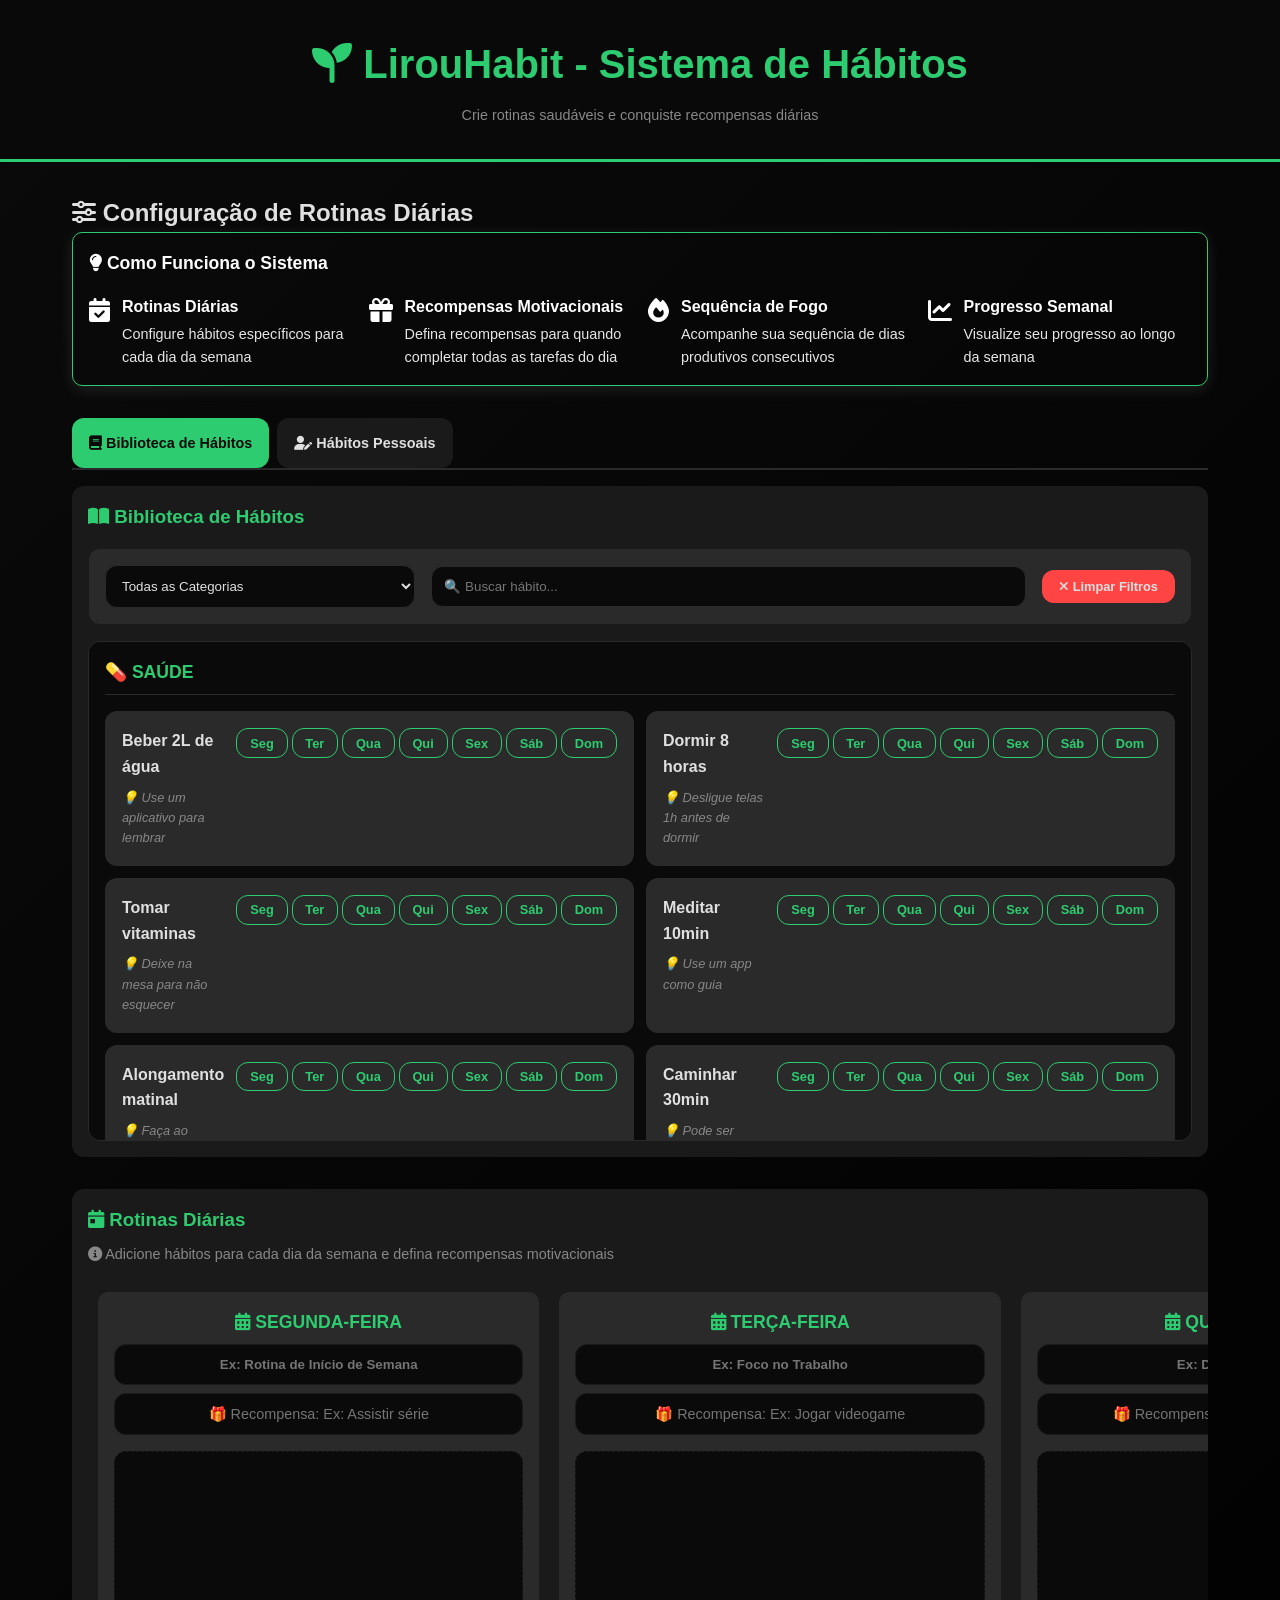
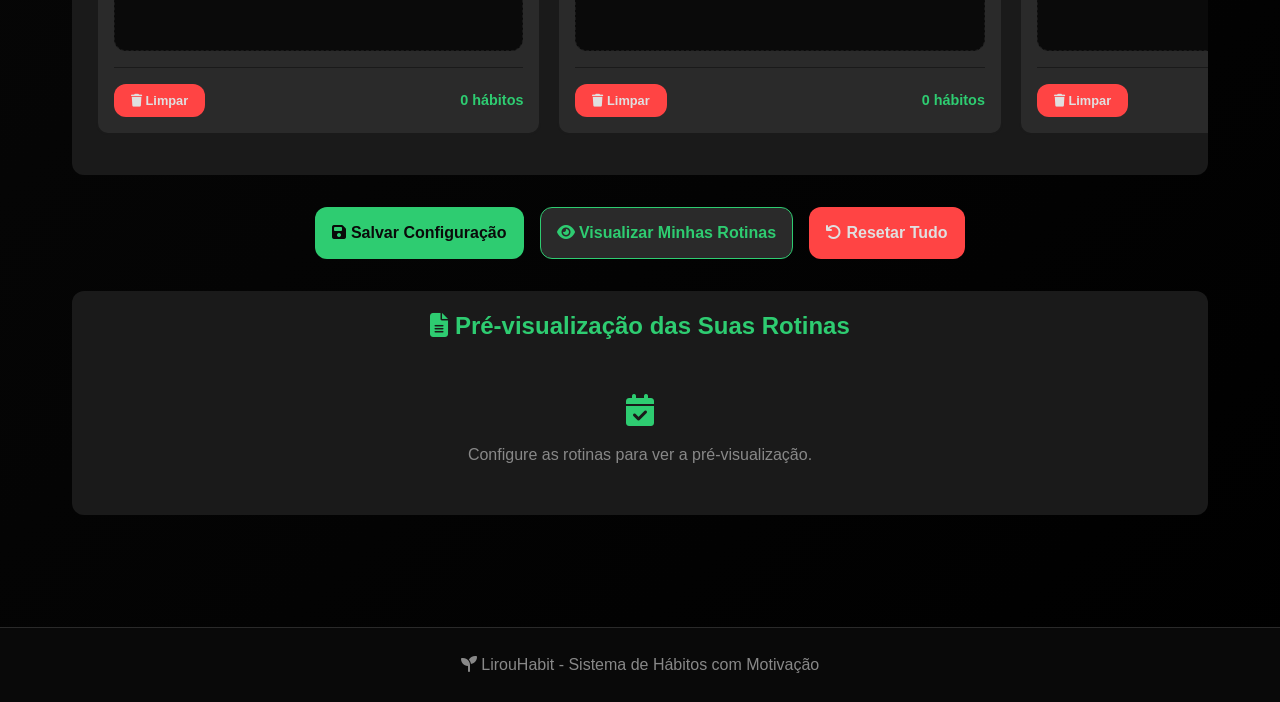
==== commit 556dcd81: "corrigindo" ====
--- a/index.html
+++ b/index.html
@@ -6,6 +6,14 @@
     <title>LirouHabit - Sistema de Hábitos com Motivação</title>
     <link rel="stylesheet" href="https://cdnjs.cloudflare.com/ajax/libs/font-awesome/6.4.0/css/all.min.css">
     <link rel="stylesheet" href="style.css">
+    <!-- Google tag (gtag.js) -->
+    <script async src="https://www.googletagmanager.com/gtag/js?id=G-GEVTH1XCMR"></script>
+    <script>
+      window.dataLayer = window.dataLayer || [];
+      function gtag(){dataLayer.push(arguments);}
+      gtag('js', new Date());
+      gtag('config', 'G-GEVTH1XCMR');
+    </script>
 </head>
 <body>
     <header>
--- a/style.css
+++ b/style.css
@@ -35,14 +35,14 @@
 /* ===== HEADER ===== */
 header {
     background: rgba(10, 10, 10, 0.95);
-    padding: 2rem;
+    padding: 1rem;
     text-align: center;
     border-bottom: 3px solid var(--verde-principal);
     backdrop-filter: blur(10px);
 }
 
-h1 {
-    font-size: 2.5rem;
+.header-content h1 {
+    font-size: 1.5rem;
     margin-bottom: 0.5rem;
     color: var(--verde-principal);
     font-weight: bold;
@@ -50,14 +50,14 @@
 
 header p {
     color: var(--text-muted);
-    font-size: 1.1rem;
+    font-size: 0.9rem;
 }
 
 /* ===== MAIN CONTENT ===== */
 main {
     max-width: 1200px;
     margin: 0 auto;
-    padding: 2rem;
+    padding: 1rem;
 }
 
 section {
@@ -69,18 +69,21 @@
     display: flex;
     margin-bottom: 1rem;
     border-bottom: 2px solid var(--bg-card-light);
+    flex-direction: column;
+    gap: 0.5rem;
 }
 
 .aba {
     background: var(--bg-card);
     color: var(--text-light);
     border: none;
-    padding: 1rem 2rem;
+    padding: 1rem;
     cursor: pointer;
     transition: var(--transition);
-    border-radius: 8px 8px 0 0;
-    margin-right: 0.5rem;
+    border-radius: var(--border-radius);
     border: 1px solid transparent;
+    text-align: center;
+    width: 100%;
 }
 
 .aba.ativa {
@@ -233,7 +236,7 @@
 /* ===== MENSAGENS INICIAIS ===== */
 .mensagem-inicial {
     text-align: center;
-    padding: 3rem 2rem;
+    padding: 2rem 1rem;
     background: var(--bg-card);
     border-radius: var(--border-radius);
     border: 2px dashed var(--bg-card-light);
@@ -252,7 +255,7 @@
 /* ===== CABEÇALHO DO DIA ===== */
 .cabecalho-treino {
     text-align: center;
-    padding: 1.5rem;
+    padding: 1rem;
     background: var(--bg-card);
     border-radius: var(--border-radius) var(--border-radius) 0 0;
     border-bottom: 2px solid var(--verde-principal);
@@ -276,7 +279,7 @@
 
 .exercicio-aluno {
     background: var(--bg-card-light);
-    padding: 1.25rem;
+    padding: 1rem;
     margin: 0.75rem 0;
     border-radius: var(--border-radius);
     display: flex;
@@ -285,6 +288,9 @@
     border-left: 4px solid var(--verde-principal);
     transition: var(--transition);
     border: 1px solid transparent;
+    flex-direction: column;
+    gap: 1rem;
+    text-align: center;
 }
 
 .exercicio-aluno:hover {
@@ -365,27 +371,27 @@
 /* ===== PROGRESSO SEMANAL ===== */
 .progresso-semanal {
     background: var(--bg-card);
-    padding: 1.5rem;
+    padding: 1rem;
     border-radius: var(--border-radius);
     margin-top: 2rem;
 }
 
 .progresso-semanal h3 {
     color: var(--verde-principal);
-    margin-bottom: 1.5rem;
+    margin-bottom: 1rem;
     text-align: center;
 }
 
 .progresso-dias {
     display: grid;
-    grid-template-columns: repeat(auto-fit, minmax(160px, 1fr));
-    gap: 1rem;
-    margin: 1.5rem 0;
+    grid-template-columns: 1fr;
+    gap: 0.75rem;
+    margin: 1rem 0;
 }
 
 .dia-progresso {
     background: var(--bg-card-light);
-    padding: 1.25rem;
+    padding: 1rem;
     border-radius: var(--border-radius);
     text-align: center;
     transition: var(--transition);
@@ -405,7 +411,7 @@
 .dia-progresso span:first-child {
     display: block;
     font-weight: bold;
-    margin-bottom: 0.75rem;
+    margin-bottom: 0.5rem;
     color: var(--text-light);
 }
 
@@ -413,7 +419,7 @@
     background: var(--bg-card);
     border-radius: 10px;
     height: 12px;
-    margin: 0.75rem 0;
+    margin: 0.5rem 0;
     overflow: hidden;
     position: relative;
 }
@@ -434,9 +440,11 @@
 .resumo-semanal {
     display: flex;
     justify-content: space-between;
-    margin-top: 1.5rem;
-    padding-top: 1.5rem;
+    margin-top: 1rem;
+    padding-top: 1rem;
     border-top: 1px solid var(--bg-card-light);
+    flex-direction: column;
+    gap: 0.75rem;
 }
 
 .resumo-semanal div {
@@ -444,6 +452,7 @@
     padding: 1rem;
     border-radius: var(--border-radius);
     font-weight: bold;
+    text-align: center;
 }
 
 #contador-semanal {
@@ -457,7 +466,7 @@
 /* ===== BIBLIOTECA DE HÁBITOS ===== */
 .biblioteca-exercicios, .biblioteca-pessoal {
     background: var(--bg-card);
-    padding: 1.5rem;
+    padding: 1rem;
     border-radius: var(--border-radius);
     margin-bottom: 2rem;
 }
@@ -470,8 +479,13 @@
 .filtros {
     display: flex;
     gap: 1rem;
-    margin-bottom: 1.5rem;
+    margin-bottom: 1rem;
     flex-wrap: wrap;
+    background: var(--bg-card-light);
+    padding: 1rem;
+    border-radius: var(--border-radius);
+    border: 1px solid var(--bg-card);
+    flex-direction: column;
 }
 
 .filtros select, .filtros input {
@@ -480,8 +494,8 @@
     border: 1px solid var(--bg-card-light);
     background: var(--bg-dark);
     color: var(--text-light);
-    min-width: 200px;
-    transition: var(--transition);
+    transition: var(--transition);
+    width: 100%;
 }
 
 .filtros select:focus, .filtros input:focus {
@@ -491,7 +505,6 @@
 
 .filtros input {
     flex: 1;
-    min-width: 250px;
 }
 
 .lista-exercicios {
@@ -504,7 +517,7 @@
 }
 
 .grupo-biblioteca {
-    margin-bottom: 2rem;
+    margin-bottom: 1.5rem;
 }
 
 .grupo-biblioteca h5 {
@@ -517,7 +530,7 @@
 
 .exercicios-grupo {
     display: grid;
-    grid-template-columns: repeat(auto-fill, minmax(350px, 1fr));
+    grid-template-columns: 1fr;
     gap: 0.75rem;
 }
 
@@ -531,6 +544,8 @@
     transition: var(--transition);
     border-left: 3px solid var(--verde-principal);
     border: 1px solid transparent;
+    flex-direction: column;
+    gap: 0.75rem;
 }
 
 .exercicio-biblioteca:hover {
@@ -564,29 +579,29 @@
 
 /* ===== ADICIONAR HÁBITO PESSOAL ===== */
 .adicionar-exercicio-pessoal {
+    margin-bottom: 1.5rem;
+}
+
+.form-grid {
     display: grid;
-    grid-template-columns: 2fr 1fr 1fr 1fr 2fr auto;
-    gap: 0.5rem;
+    grid-template-columns: 1fr;
+    gap: 0.75rem;
     margin-bottom: 1.5rem;
-    align-items: end;
-}
-
-.adicionar-exercicio-pessoal input, .adicionar-exercicio-pessoal select {
+}
+
+.form-grid input, .form-grid select {
     padding: 0.75rem;
     border-radius: var(--border-radius);
     border: 1px solid var(--bg-card-light);
     background: var(--bg-dark);
     color: var(--text-light);
     transition: var(--transition);
-}
-
-.adicionar-exercicio-pessoal input:focus, .adicionar-exercicio-pessoal select:focus {
+    width: 100%;
+}
+
+.form-grid input:focus, .form-grid select:focus {
     outline: none;
     border-color: var(--verde-principal);
-}
-
-.adicionar-exercicio-pessoal button {
-    white-space: nowrap;
 }
 
 .sem-exercicios {
@@ -599,7 +614,7 @@
 /* ===== ROTINAS DIÁRIAS ===== */
 .treinos-personalizados {
     background: var(--bg-card);
-    padding: 1.5rem;
+    padding: 1rem;
     border-radius: var(--border-radius);
     margin-bottom: 2rem;
 }
@@ -611,30 +626,32 @@
 
 .subtitulo {
     color: var(--text-muted);
-    margin-bottom: 1.5rem;
+    margin-bottom: 1rem;
     font-size: 0.9rem;
 }
 
 .scroll-horizontal {
     overflow-x: auto;
-    margin: 1rem 0;
-    padding-bottom: 1rem;
+    margin: 0 -1rem;
+    padding: 0 1rem 1rem;
 }
 
 .grupos-treino-scroll {
     display: flex;
-    gap: 1.5rem;
+    gap: 1rem;
     min-width: max-content;
     padding: 0.5rem;
+    flex-direction: column;
 }
 
 .grupo {
     background: var(--bg-card-light);
-    padding: 1.5rem;
-    border-radius: var(--border-radius);
-    min-width: 320px;
+    padding: 1rem;
+    border-radius: var(--border-radius);
     border: 2px solid var(--bg-card);
     transition: var(--transition);
+    min-width: auto;
+    width: 100%;
 }
 
 .grupo:hover {
@@ -648,8 +665,8 @@
 
 .grupo-header h4 {
     color: var(--verde-principal);
-    margin-bottom: 0.75rem;
-    font-size: 1.2rem;
+    margin-bottom: 0.5rem;
+    font-size: 1.1rem;
 }
 
 .nome-treino {
@@ -688,8 +705,8 @@
 }
 
 .exercicios-lista {
-    min-height: 300px;
-    max-height: 400px;
+    min-height: 200px;
+    max-height: 300px;
     overflow-y: auto;
     margin: 1rem 0;
     padding: 0.5rem;
@@ -701,13 +718,15 @@
 .exercicio-selecionado {
     background: var(--bg-card);
     padding: 1rem;
-    margin: 0.75rem 0;
+    margin: 0.5rem 0;
     border-radius: var(--border-radius);
     display: flex;
     justify-content: space-between;
     align-items: center;
     border-left: 3px solid var(--verde-principal);
     transition: var(--transition);
+    flex-direction: column;
+    gap: 1rem;
 }
 
 .exercicio-selecionado:hover {
@@ -752,6 +771,8 @@
     margin-top: 1rem;
     padding-top: 1rem;
     border-top: 1px solid var(--bg-card);
+    flex-direction: column;
+    gap: 0.5rem;
 }
 
 .contador {
@@ -767,37 +788,39 @@
     justify-content: center;
     margin: 2rem 0;
     flex-wrap: wrap;
+    flex-direction: column;
 }
 
 .acoes button {
-    min-width: 180px;
+    min-width: auto;
     font-size: 1rem;
-    padding: 1rem 2rem;
+    padding: 1rem;
+    width: 100%;
 }
 
 /* ===== PRÉ-VISUALIZAÇÃO ===== */
 .preview-treino {
     background: var(--bg-card);
-    padding: 1.5rem;
+    padding: 1rem;
     border-radius: var(--border-radius);
     margin-top: 2rem;
 }
 
 .preview-treino h2 {
     color: var(--verde-principal);
-    margin-bottom: 1.5rem;
+    margin-bottom: 1rem;
     text-align: center;
 }
 
 .preview-lista {
     display: grid;
-    grid-template-columns: repeat(auto-fit, minmax(280px, 1fr));
-    gap: 1.5rem;
+    grid-template-columns: 1fr;
+    gap: 1rem;
 }
 
 .preview-dia {
     background: var(--bg-card-light);
-    padding: 1.5rem;
+    padding: 1rem;
     border-radius: var(--border-radius);
     border: 2px solid var(--bg-card);
     transition: var(--transition);
@@ -855,13 +878,14 @@
     right: 20px;
     background: var(--verde-principal);
     color: var(--bg-dark);
-    padding: 1rem 2rem;
+    padding: 1rem 1.5rem;
     border-radius: var(--border-radius);
     animation: slideIn 0.3s ease;
     z-index: 1000;
     font-weight: bold;
     box-shadow: var(--shadow-hover);
     border: 2px solid var(--verde-claro);
+    max-width: 300px;
 }
 
 @keyframes slideIn {
@@ -889,7 +913,7 @@
 /* ===== FOOTER ===== */
 footer {
     background: rgba(10, 10, 10, 0.95);
-    padding: 2rem;
+    padding: 1.5rem;
     text-align: center;
     border-top: 1px solid var(--bg-card-light);
     margin-top: 3rem;
@@ -919,123 +943,10 @@
     background: var(--verde-claro);
 }
 
-/* ===== RESPONSIVIDADE ===== */
-@media (max-width: 768px) {
-    main {
-        padding: 1rem;
-    }
-    
-    h1 {
-        font-size: 2rem;
-    }
-    
-    header {
-        padding: 1.5rem 1rem;
-    }
-    
-    .botoes-teste {
-        padding: 1rem;
-    }
-    
-    .progresso-dias {
-        grid-template-columns: 1fr;
-    }
-    
-    .resumo-semanal {
-        flex-direction: column;
-        gap: 1rem;
-    }
-    
-    .exercicios-grupo {
-        grid-template-columns: 1fr;
-    }
-    
-    .grupos-treino-scroll {
-        flex-direction: column;
-    }
-    
-    .grupo {
-        min-width: auto;
-    }
-    
-    .filtros {
-        flex-direction: column;
-    }
-    
-    .filtros select, .filtros input {
-        min-width: auto;
-        width: 100%;
-    }
-    
-    .acoes {
-        flex-direction: column;
-    }
-    
-    .acoes button {
-        min-width: auto;
-        width: 100%;
-    }
-    
-    .exercicio-biblioteca {
-        flex-direction: column;
-        gap: 1rem;
-        align-items: stretch;
-    }
-    
-    .exercicio-acoes {
-        justify-content: center;
-    }
-    
-    .exercicio-selecionado {
-        flex-direction: column;
-        gap: 1rem;
-        align-items: stretch;
-    }
-    
-    .exercicio-config {
-        justify-content: center;
-    }
-    
-    .adicionar-exercicio-pessoal {
-        grid-template-columns: 1fr;
-    }
-    
-    .abas-biblioteca {
-        flex-direction: column;
-    }
-    
-    .aba {
-        margin-right: 0;
-        margin-bottom: 0.5rem;
-        border-radius: var(--border-radius);
-    }
-}
-
-@media (max-width: 480px) {
-    h1 {
-        font-size: 1.75rem;
-    }
-    
-    .cabecalho-treino {
-        padding: 1rem;
-    }
-    
-    .exercicio-aluno {
-        padding: 1rem;
-        flex-direction: column;
-        gap: 1rem;
-        text-align: center;
-    }
-    
-    .preview-lista {
-        grid-template-columns: 1fr;
-    }
-}
-
 /* ===== CONFIGURAÇÃO INICIAL ===== */
 .configuracao-inicial {
     text-align: center;
-    padding: 3rem 2rem;
+    padding: 2rem 1rem;
     background: var(--bg-card);
     border-radius: var(--border-radius);
     border: 2px solid var(--verde-principal);
@@ -1048,14 +959,14 @@
 
 .configuracao-inicial p {
     color: var(--text-light);
-    margin-bottom: 2rem;
-    font-size: 1.1rem;
+    margin-bottom: 1.5rem;
+    font-size: 1rem;
 }
 
 .opcoes-treino {
     display: flex;
     flex-direction: column;
-    gap: 1rem;
+    gap: 0.75rem;
     max-width: 500px;
     margin: 0 auto;
 }
@@ -1064,13 +975,13 @@
     background: var(--bg-card-light);
     color: var(--text-light);
     border: 2px solid var(--verde-principal);
-    padding: 1.5rem;
+    padding: 1rem;
     border-radius: var(--border-radius);
     font-weight: bold;
     cursor: pointer;
     transition: var(--transition);
-    font-size: 1rem;
-    text-align: left;
+    font-size: 0.9rem;
+    text-align: center;
 }
 
 .btn-treino-inicial:hover {
@@ -1080,10 +991,10 @@
 }
 
 .info-configuracao {
-    font-size: 0.9rem !important;
+    font-size: 0.8rem !important;
     color: var(--text-muted) !important;
     font-style: italic;
-    margin-top: 2rem !important;
+    margin-top: 1.5rem !important;
 }
 
 /* ===== BOTÃO DE HISTÓRICO ===== */
@@ -1127,7 +1038,7 @@
 }
 
 .contador-academia .numero {
-    font-size: 2rem;
+    font-size: 1.5rem;
     font-weight: bold;
     color: var(--verde-principal);
 }
@@ -1144,14 +1055,14 @@
 
 .ciclo-treinos {
     display: grid;
-    grid-template-columns: repeat(auto-fit, minmax(250px, 1fr));
+    grid-template-columns: 1fr;
     gap: 1rem;
-    margin: 1.5rem 0;
+    margin: 1rem 0;
 }
 
 .treino-ciclo {
     background: var(--bg-card-light);
-    padding: 1.5rem;
+    padding: 1rem;
     border-radius: var(--border-radius);
     border-left: 4px solid var(--verde-principal);
 }
@@ -1245,19 +1156,19 @@
 .info-card {
     border: solid 1px var(--verde-principal);
     color: white;
-    padding: 1.5rem;
+    padding: 1rem;
     border-radius: 10px;
     box-shadow: 0 4px 15px rgba(255, 255, 255, 0.1);
 }
 
 .info-card h3 {
     margin: 0 0 1rem 0;
-    font-size: 1.2rem;
+    font-size: 1.1rem;
 }
 
 .info-grid {
     display: grid;
-    grid-template-columns: repeat(auto-fit, minmax(250px, 1fr));
+    grid-template-columns: 1fr;
     gap: 1rem;
 }
 
@@ -1265,6 +1176,8 @@
     display: flex;
     align-items: flex-start;
     gap: 0.75rem;
+    flex-direction: column;
+    text-align: center;
 }
 
 .info-item i {
@@ -1335,43 +1248,21 @@
     color: var(--verde-principal);
 }
 
-.form-grid {
-    display: grid;
-    grid-template-columns: 2fr 1fr 1fr 1fr auto;
-    gap: 0.5rem;
-    margin-bottom: 1.5rem;
-    align-items: end;
-}
-
-.form-grid input, .form-grid select {
-    padding: 0.75rem;
-    border-radius: var(--border-radius);
-    border: 1px solid var(--bg-card-light);
-    background: var(--bg-dark);
-    color: var(--text-light);
-    transition: var(--transition);
-}
-
-.form-grid input:focus, .form-grid select:focus {
-    outline: none;
-    border-color: var(--verde-principal);
-}
-
 .preview-placeholder {
     text-align: center;
-    padding: 3rem;
+    padding: 2rem;
     color: var(--text-muted);
 }
 
 .preview-placeholder i {
-    font-size: 3rem;
+    font-size: 2rem;
     margin-bottom: 1rem;
     color: var(--verde-principal);
 }
 
 .recompensa-info {
     background: var(--roxo-suave);
-    padding: 0.5rem;
+    padding: 0.75rem;
     border-radius: 4px;
     margin-top: 0.5rem;
     font-size: 0.8rem;
@@ -1379,7 +1270,6 @@
     border-left: 2px solid var(--roxo-principal);
 }
 
-
 /* ===== ESTILOS PARA RECOMPENSAS ===== */
 .recompensa-liberada {
     background: rgba(0, 184, 148, 0.15) !important;
@@ -1389,9 +1279,9 @@
 
 .recompensa-info {
     background: var(--roxo-suave);
-    padding: 1rem;
-    border-radius: var(--border-radius);
-    margin-top: 1rem;
+    padding: 0.75rem;
+    border-radius: var(--border-radius);
+    margin-top: 0.5rem;
     border-left: 4px solid var(--roxo-principal);
     font-weight: bold;
 }
@@ -1408,9 +1298,13 @@
 .filtros {
     display: flex;
     gap: 1rem;
-    margin-bottom: 1.5rem;
+    margin-bottom: 1rem;
     flex-wrap: wrap;
     align-items: center;
+    background: var(--bg-card-light);
+    padding: 1rem;
+    border-radius: var(--border-radius);
+    flex-direction: column;
 }
 
 .filtros select, .filtros input {
@@ -1419,13 +1313,12 @@
     border: 1px solid var(--bg-card-light);
     background: var(--bg-dark);
     color: var(--text-light);
-    min-width: 200px;
-    transition: var(--transition);
+    transition: var(--transition);
+    width: 100%;
+}
+
+.filtros input {
     flex: 1;
-}
-
-.filtros input {
-    min-width: 250px;
 }
 
 .filtros select:focus, .filtros input:focus {
@@ -1434,62 +1327,6 @@
     box-shadow: 0 0 0 2px rgba(46, 204, 113, 0.2);
 }
 
-/* ===== ANIMAÇÕES ADICIONAIS ===== */
-@keyframes fadeOut {
-    from { opacity: 1; }
-    to { opacity: 0; }
-}
-
-/* ===== RESPONSIVIDADE MELHORADA ===== */
-@media (max-width: 768px) {
-    .filtros {
-        flex-direction: column;
-    }
-    
-    .filtros select, .filtros input {
-        min-width: auto;
-        width: 100%;
-    }
-    
-    .recompensa-info {
-        padding: 0.75rem;
-        font-size: 0.9rem;
-    }
-}
-
-
-.filtros {
-    display: flex;
-    gap: 1rem;
-    margin-bottom: 1.5rem;
-    flex-wrap: wrap;
-    align-items: center;
-    background: var(--bg-card-light);
-    padding: 1rem;
-    border-radius: var(--border-radius);
-}
-
-.filtros select, .filtros input {
-    padding: 0.75rem;
-    border-radius: var(--border-radius);
-    border: 1px solid var(--bg-card-light);
-    background: var(--bg-dark);
-    color: var(--text-light);
-    min-width: 200px;
-    transition: var(--transition);
-    flex: 1;
-}
-
-.filtros input {
-    min-width: 250px;
-}
-
-.filtros select:focus, .filtros input:focus {
-    outline: none;
-    border-color: var(--verde-principal);
-    box-shadow: 0 0 0 2px rgba(46, 204, 113, 0.2);
-}
-
 /* Indicador de busca ativa */
 .busca-ativa {
     border-color: var(--verde-principal) !important;
@@ -1510,90 +1347,6 @@
     margin-bottom: 1rem;
     display: block;
     color: var(--verde-principal);
-}
-
-
-
-/* ===== MELHORIAS NA BUSCA ===== */
-.filtros {
-    display: flex;
-    gap: 1rem;
-    margin-bottom: 1.5rem;
-    flex-wrap: wrap;
-    align-items: center;
-    background: var(--bg-card-light);
-    padding: 1.5rem;
-    border-radius: var(--border-radius);
-    border: 1px solid var(--bg-card);
-}
-
-.filtros select, .filtros input {
-    padding: 0.75rem 1rem;
-    border-radius: var(--border-radius);
-    border: 2px solid var(--bg-card);
-    background: var(--bg-dark);
-    color: var(--text-light);
-    transition: var(--transition);
-    font-size: 0.9rem;
-}
-
-.filtros select {
-    min-width: 200px;
-    flex: 1;
-}
-
-.filtros input {
-    min-width: 250px;
-    flex: 2;
-}
-
-.filtros select:focus, .filtros input:focus {
-    outline: none;
-    border-color: var(--verde-principal);
-    box-shadow: 0 0 0 3px rgba(46, 204, 113, 0.1);
-}
-
-/* Indicador de busca ativa */
-.busca-ativa {
-    border-color: var(--verde-principal) !important;
-    background: rgba(46, 204, 113, 0.05) !important;
-}
-
-/* Mensagem quando não encontra resultados */
-.sem-resultados {
-    text-align: center;
-    padding: 3rem 2rem;
-    color: var(--text-muted);
-    font-style: italic;
-    grid-column: 1 / -1;
-    background: var(--bg-card-light);
-    border-radius: var(--border-radius);
-    margin: 1rem 0;
-}
-
-.sem-resultados i {
-    font-size: 3rem;
-    margin-bottom: 1rem;
-    display: block;
-    color: var(--verde-principal);
-    opacity: 0.5;
-}
-
-.sem-resultados p {
-    font-size: 1.1rem;
-    margin-bottom: 0.5rem;
-    color: var(--text-light);
-}
-
-.sem-resultados small {
-    font-size: 0.9rem;
-    opacity: 0.7;
-}
-
-/* Estilo para quando há filtros ativos */
-.filtros-ativos {
-    border-color: var(--verde-principal);
-    background: rgba(46, 204, 113, 0.05);
 }
 
 /* ===== DRAWER / PAINEL LATERAL PARA HISTÓRICO ===== */
@@ -1615,8 +1368,8 @@
 .drawer-panel {
     position: absolute;
     top: 0;
-    right: -420px;
-    width: 380px;
+    right: -100%;
+    width: 100%;
     height: 100%;
     background: var(--bg-card);
     color: var(--text-light);
@@ -1647,7 +1400,193 @@
 .hist-lista { display:flex; flex-direction:column; gap:0.25rem; }
 .hist-lista .item-data { background: var(--bg-card-light); padding:0.5rem; border-radius:8px; font-size:0.95rem; }
 
+/* ===== MELHORIAS PARA TABLETS ===== */
+@media (min-width: 768px) {
+    header {
+        padding: 1.5rem;
+    }
+    
+    .header-content h1 {
+        font-size: 2rem;
+    }
+    
+    main {
+        padding: 1.5rem;
+    }
+    
+    .abas-biblioteca {
+        flex-direction: row;
+    }
+    
+    .aba {
+        width: auto;
+    }
+    
+    .filtros {
+        flex-direction: row;
+    }
+    
+    .filtros input {
+        flex: 2;
+    }
+    
+    .filtros select {
+        flex: 1;
+    }
+    
+    .exercicios-grupo {
+        grid-template-columns: repeat(auto-fill, minmax(300px, 1fr));
+    }
+    
+    .exercicio-biblioteca {
+        flex-direction: row;
+        align-items: flex-start;
+    }
+    
+    .exercicio-acoes {
+        justify-content: flex-end;
+    }
+    
+    .grupos-treino-scroll {
+        flex-direction: row;
+        overflow-x: auto;
+    }
+    
+    .grupo {
+        min-width: 300px;
+        width: auto;
+    }
+    
+    .form-grid {
+        grid-template-columns: 2fr 1fr 1fr auto;
+    }
+    
+    .acoes {
+        flex-direction: row;
+    }
+    
+    .acoes button {
+        width: auto;
+    }
+    
+    .preview-lista, .ciclo-treinos {
+        grid-template-columns: repeat(auto-fit, minmax(250px, 1fr));
+    }
+    
+    .progresso-dias {
+        grid-template-columns: repeat(auto-fit, minmax(150px, 1fr));
+    }
+    
+    .resumo-semanal {
+        flex-direction: row;
+    }
+    
+    .exercicio-aluno {
+        flex-direction: row;
+        text-align: left;
+    }
+    
+    .info-grid {
+        grid-template-columns: repeat(auto-fit, minmax(250px, 1fr));
+    }
+    
+    .info-item {
+        flex-direction: row;
+        text-align: left;
+    }
+    
+    .drawer-panel {
+        width: 380px;
+        right: -420px;
+    }
+}
+
+/* ===== MELHORIAS PARA DESKTOP ===== */
+@media (min-width: 1024px) {
+    .exercicios-grupo {
+        grid-template-columns: repeat(auto-fill, minmax(350px, 1fr));
+    }
+    
+    .grupo {
+        min-width: 320px;
+    }
+    
+    .form-grid {
+        grid-template-columns: 2fr 1fr 1fr 1fr auto;
+    }
+    
+    header {
+        padding: 2rem;
+    }
+    
+    .header-content h1 {
+        font-size: 2.5rem;
+    }
+    
+    main {
+        padding: 2rem;
+    }
+}
+
+/* ===== ANIMAÇÕES ADICIONAIS ===== */
+@keyframes fadeOut {
+    from { opacity: 1; }
+    to { opacity: 0; }
+}
+
+/* ===== RESPONSIVIDADE MELHORADA ===== */
 @media (max-width: 768px) {
-    .drawer-panel { width: 100%; right: -100%; }
-    .drawer-historico[aria-hidden="false"] .drawer-panel { right: 0; }
+    .filtros {
+        flex-direction: column;
+    }
+    
+    .filtros select, .filtros input {
+        min-width: auto;
+        width: 100%;
+    }
+    
+    .recompensa-info {
+        padding: 0.75rem;
+        font-size: 0.9rem;
+    }
+    
+    .exercicio-controle {
+        display: flex;
+        justify-content: center;
+    }
+}
+
+/* ===== EXERCÍCIO AÇÕES RESPONSIVO ===== */
+.exercicio-acoes {
+    display: flex;
+    flex-wrap: wrap;
+    gap: 0.25rem;
+    justify-content: center;
+}
+
+.exercicio-acoes .btn-add {
+    flex: 1;
+    min-width: 40px;
+    font-size: 0.7rem;
+    padding: 0.3rem 0.5rem;
+}
+
+/* Controles de grupo responsivos */
+.controles-grupo {
+    flex-direction: column;
+    gap: 0.5rem;
+}
+
+@media (min-width: 768px) {
+    .exercicio-acoes {
+        justify-content: flex-end;
+    }
+    
+    .exercicio-acoes .btn-add {
+        flex: none;
+    }
+    
+    .controles-grupo {
+        flex-direction: row;
+    }
 }
